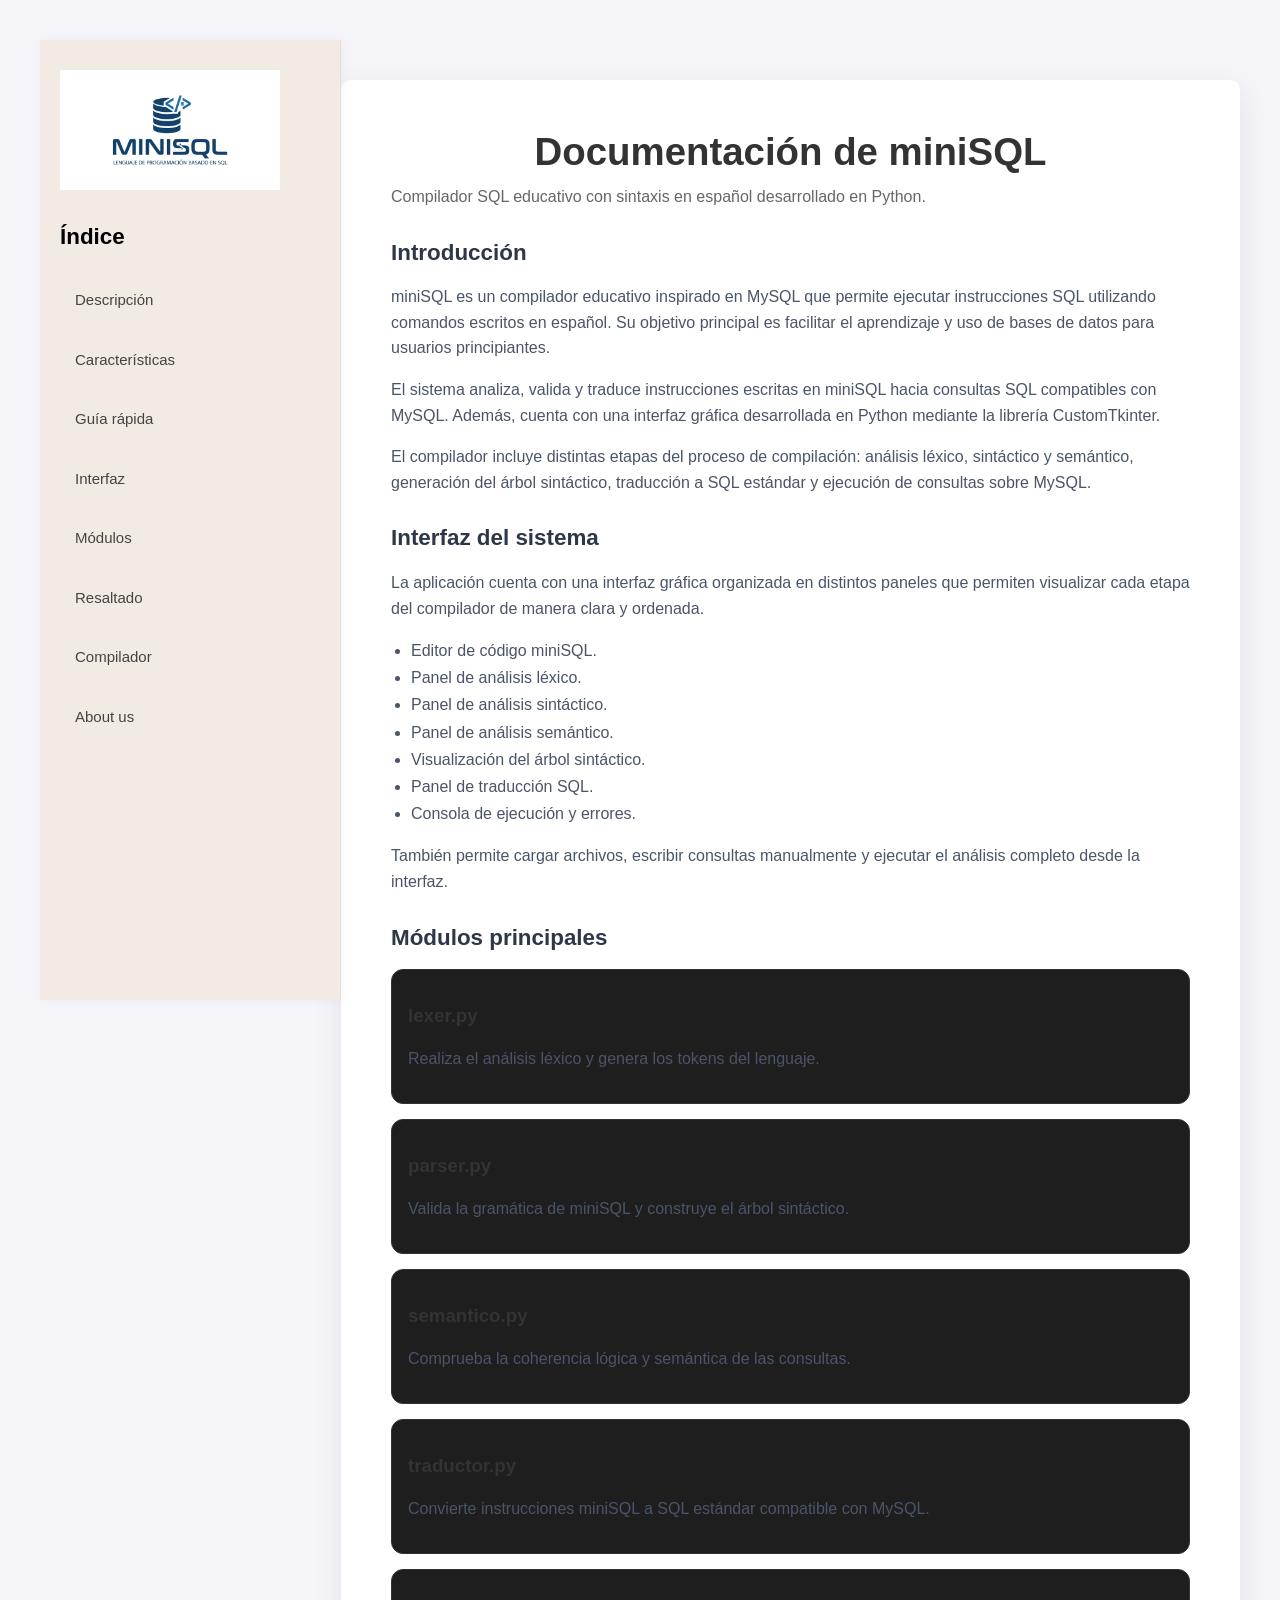
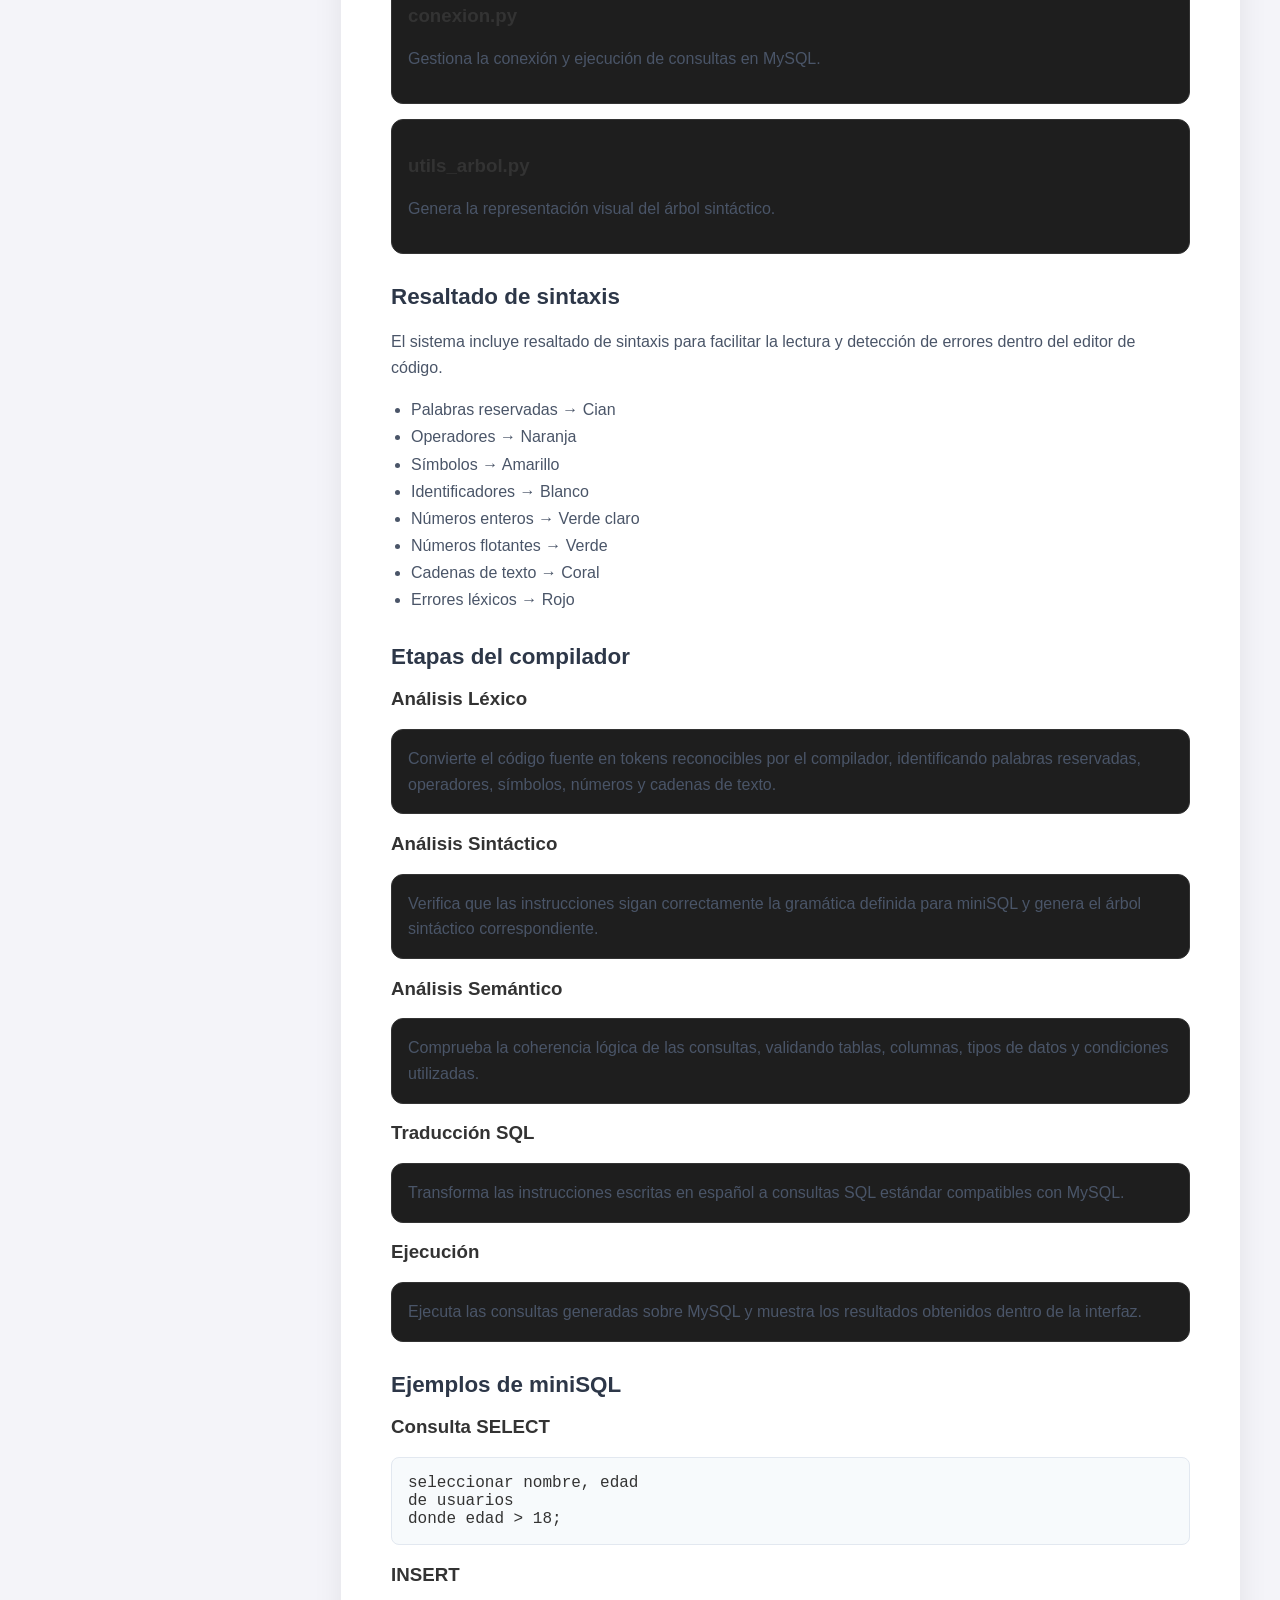
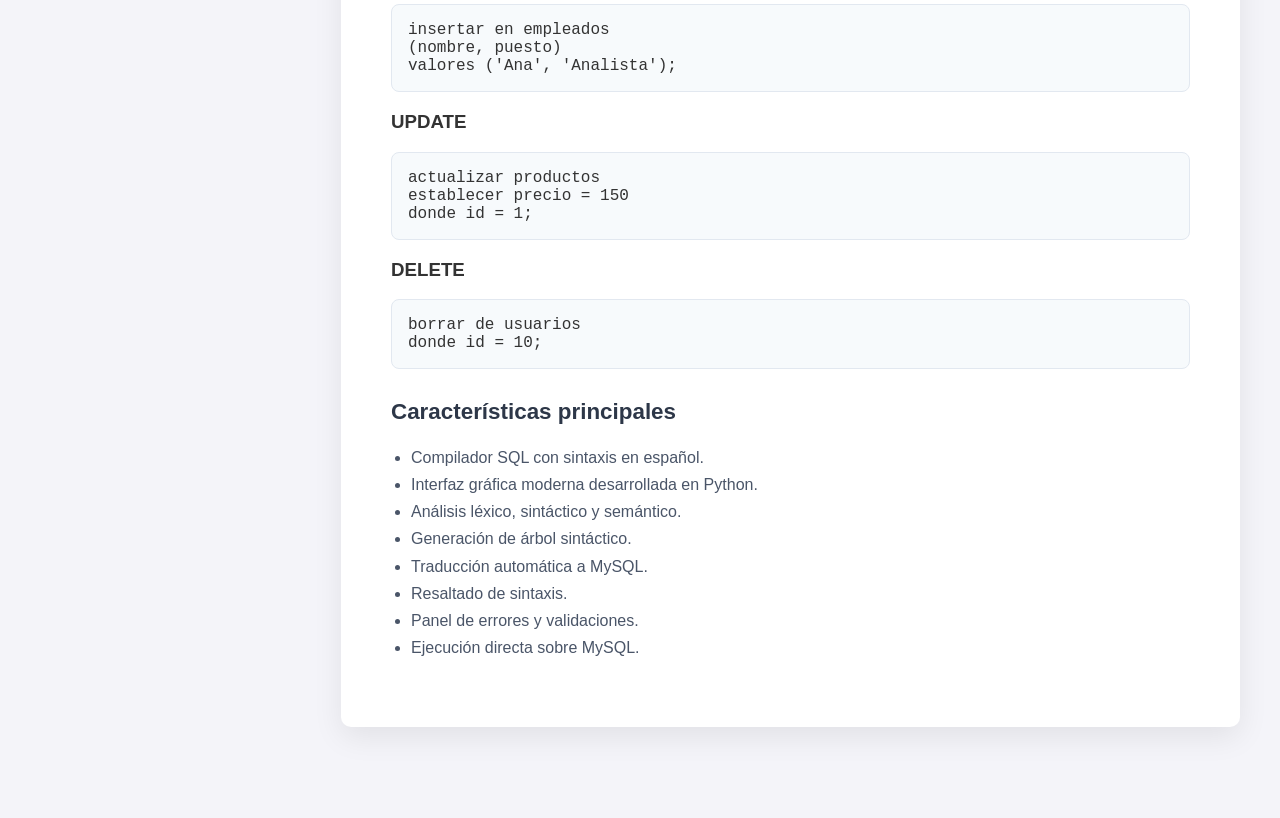
==== index.html @ 0f38fe29 "Add about us page and logo; create index and styles files" ====
<!DOCTYPE html>
<html lang="es">

<head>
    <meta charset="UTF-8">
    <meta name="viewport" content="width=device-width, initial-scale=1.0">
    <title>Documentación - miniSQL</title>
    <link rel="stylesheet" href="styles.css">
</head>

<body>
    <div class="layout">
        <aside class="sidebar">
            <nav>
                <div class="logo">
                    <img src="assets/logo.png" alt="Logo miniSQL">
                </div>
                <h2>Índice</h2>
                <ul>
                    <li><a href="#descripcion">Descripción</a></li>
                    <li><a href="#caracteristicas">Características</a></li>
                    <li><a href="#guia">Guía rápida</a></li>
                    <li><a href="#interfaz">Interfaz</a></li>
                    <li><a href="#modulos">Módulos</a></li>
                    <li><a href="#resaltado">Resaltado</a></li>
                    <li><a href="#analisis">Compilador</a></li>
                    <li><a href="aboutUs.html">About us</a></li>
                </ul>
            </nav>
        </aside>

        <main class="container">

            <div class="header">
                <h1>Documentación de miniSQL</h1>
                <p class="subtitle">
                    Compilador SQL educativo con sintaxis en español desarrollado en Python.
                </p>
            </div>

            <!-- INTRODUCCIÓN -->
            <section id="descripcion">
                <h2>Introducción</h2>

                <p>
                    miniSQL es un compilador educativo inspirado en MySQL que permite
                    ejecutar instrucciones SQL utilizando comandos escritos en español.
                    Su objetivo principal es facilitar el aprendizaje y uso de bases de datos
                    para usuarios principiantes.
                </p>

                <p>
                    El sistema analiza, valida y traduce instrucciones escritas en miniSQL
                    hacia consultas SQL compatibles con MySQL. Además, cuenta con una interfaz
                    gráfica desarrollada en Python mediante la librería CustomTkinter.
                </p>

                <p>
                    El compilador incluye distintas etapas del proceso de compilación:
                    análisis léxico, sintáctico y semántico, generación del árbol sintáctico,
                    traducción a SQL estándar y ejecución de consultas sobre MySQL.
                </p>
            </section>

            <!-- INTERFAZ -->
            <section id="interfaz">
                <h2>Interfaz del sistema</h2>

                <p>
                    La aplicación cuenta con una interfaz gráfica organizada en distintos paneles
                    que permiten visualizar cada etapa del compilador de manera clara y ordenada.
                </p>

                <ul>
                    <li>Editor de código miniSQL.</li>
                    <li>Panel de análisis léxico.</li>
                    <li>Panel de análisis sintáctico.</li>
                    <li>Panel de análisis semántico.</li>
                    <li>Visualización del árbol sintáctico.</li>
                    <li>Panel de traducción SQL.</li>
                    <li>Consola de ejecución y errores.</li>
                </ul>

                <p>
                    También permite cargar archivos, escribir consultas manualmente
                    y ejecutar el análisis completo desde la interfaz.
                </p>
            </section>

            <!-- MÓDULOS -->
            <section id="modulos">
                <h2>Módulos principales</h2>

                <div class="card">
                    <h3>lexer.py</h3>
                    <p>Realiza el análisis léxico y genera los tokens del lenguaje.</p>
                </div>

                <div class="card">
                    <h3>parser.py</h3>
                    <p>Valida la gramática de miniSQL y construye el árbol sintáctico.</p>
                </div>

                <div class="card">
                    <h3>semantico.py</h3>
                    <p>Comprueba la coherencia lógica y semántica de las consultas.</p>
                </div>

                <div class="card">
                    <h3>traductor.py</h3>
                    <p>Convierte instrucciones miniSQL a SQL estándar compatible con MySQL.</p>
                </div>

                <div class="card">
                    <h3>conexion.py</h3>
                    <p>Gestiona la conexión y ejecución de consultas en MySQL.</p>
                </div>

                <div class="card">
                    <h3>utils_arbol.py</h3>
                    <p>Genera la representación visual del árbol sintáctico.</p>
                </div>
            </section>

            <!-- RESALTADO -->
            <section id="resaltado">
                <h2>Resaltado de sintaxis</h2>

                <p>
                    El sistema incluye resaltado de sintaxis para facilitar la lectura
                    y detección de errores dentro del editor de código.
                </p>

                <ul>
                    <li>Palabras reservadas → Cian</li>
                    <li>Operadores → Naranja</li>
                    <li>Símbolos → Amarillo</li>
                    <li>Identificadores → Blanco</li>
                    <li>Números enteros → Verde claro</li>
                    <li>Números flotantes → Verde</li>
                    <li>Cadenas de texto → Coral</li>
                    <li>Errores léxicos → Rojo</li>
                </ul>
            </section>

            <section id="analisis">
                <h2>Etapas del compilador</h2>

                <h3>Análisis Léxico</h3>
                <p class="card">
                    Convierte el código fuente en tokens reconocibles por el compilador,
                    identificando palabras reservadas, operadores, símbolos, números
                    y cadenas de texto.
                </p>

                <h3>Análisis Sintáctico</h3>
                <p class="card">
                    Verifica que las instrucciones sigan correctamente la gramática
                    definida para miniSQL y genera el árbol sintáctico correspondiente.
                </p>

                <h3>Análisis Semántico</h3>
                <p class="card">
                    Comprueba la coherencia lógica de las consultas, validando tablas,
                    columnas, tipos de datos y condiciones utilizadas.
                </p>

                <h3>Traducción SQL</h3>
                <p class="card">
                    Transforma las instrucciones escritas en español a consultas SQL
                    estándar compatibles con MySQL.
                </p>

                <h3>Ejecución</h3>
                <p class="card">
                    Ejecuta las consultas generadas sobre MySQL y muestra los resultados
                    obtenidos dentro de la interfaz.
                </p>
            </section>

            <section id="guia">
                <h2>Ejemplos de miniSQL</h2>

                <h3>Consulta SELECT</h3>
                <pre><code>seleccionar nombre, edad
de usuarios
donde edad > 18;</code></pre>

                <h3>INSERT</h3>
                <pre><code>insertar en empleados
(nombre, puesto)
valores ('Ana', 'Analista');</code></pre>

                <h3>UPDATE</h3>
                <pre><code>actualizar productos
establecer precio = 150
donde id = 1;</code></pre>

                <h3>DELETE</h3>
                <pre><code>borrar de usuarios
donde id = 10;</code></pre>
            </section>

            <!-- CARACTERISTICAS -->
            <section id="caracteristicas">
                <h2>Características principales</h2>

                <ul>
                    <li>Compilador SQL con sintaxis en español.</li>
                    <li>Interfaz gráfica moderna desarrollada en Python.</li>
                    <li>Análisis léxico, sintáctico y semántico.</li>
                    <li>Generación de árbol sintáctico.</li>
                    <li>Traducción automática a MySQL.</li>
                    <li>Resaltado de sintaxis.</li>
                    <li>Panel de errores y validaciones.</li>
                    <li>Ejecución directa sobre MySQL.</li>
                </ul>
            </section>
        </main>
---- styles.css ----
body {
            font-family: Arial, sans-serif;
            margin: 0;
            padding: 0;
            background: #f5f7fb;
            color: #333;
        }

        .container {
            max-width: 900px;
            margin: 40px auto;
            padding: 30px;
            background: #ffffff;
            border-radius: 10px;
            box-shadow: 0 10px 30px rgba(0, 0, 0, 0.08);
        }

        .header {
            margin-bottom: 30px;
        }

        .header h1 {
            margin: 0 0 10px;
            font-size: 2.4rem;
        }

        .subtitle {
            margin: 0;
            color: #666;
            font-size: 1rem;
        }

        h2 {
            margin-top: 30px;
            color: #2d3748;
            font-size: 1.4rem;
        }

        p,
        li {
            line-height: 1.7;
            color: #4a5568;
        }

        pre {
            background: #f7fafc;
            padding: 16px;
            border-radius: 8px;
            overflow-x: auto;
            border: 1px solid #e2e8f0;
        }

        code {
            font-family: Consolas, Monaco, monospace;
        }

        ul {
            padding-left: 20px;
        }

        .note {
            background: #e8f8ff;
            padding: 14px;
            border-left: 4px solid #3182ce;
            margin: 20px 0;
            border-radius: 6px;
        }


        body {
            font-family: Arial, sans-serif;
            margin: 40px;
            background-color: #f4f4f9;
            color: #333;
        }

        .team-container {
            max-width: 800px;
            margin: 0 auto;
            padding: 20px;
            background: #fff;
            border-radius: 10px;
            box-shadow: 0 2px 8px rgba(0, 0, 0, 0.1);
        }

        h1 {
            text-align: center;
            margin-bottom: 10px;
        }

        p {
            line-height: 1.6;
        }

        .member {
            margin-bottom: 20px;
            padding: 15px;
            border: 1px solid #ddd;
            border-radius: 8px;
            background: #fafafa;
        }

        .member h3 {
            margin-top: 0;
        }

        .card {
            background: #1e1e1e;
            padding: 16px;
            border-radius: 12px;
            margin-bottom: 15px;
            border: 1px solid #333;
        }

        .layout {
            display: flex;
            min-height: 100vh;
        }

        .sidebar {
            width: 260px;
            height: 100vh;
            position: sticky;
            top: 0;

            background: #F2EBE3;
            border-right: 1px solid #e6dede;

            padding: 30px 20px;

            overflow-y: auto;

            box-shadow: 2px 0 10px rgba(0, 0, 0, 0.04);
        }


        .sidebar h2 {
            font-size: 1.4rem;
            margin-bottom: 25px;
            color: #000000;
            font-weight: 700;
        }


        .sidebar ul {
            list-style: none;
            padding: 0;
            margin: 0;
        }


        .sidebar li {
            margin-bottom: 10px;
        }


        .sidebar a {
            display: block;

            text-decoration: none;

            color: #444;
            font-size: 15px;
            font-weight: 500;

            padding: 12px 15px;

            border-radius: 10px;

            transition: all 0.25s ease;
        }

        .sidebar a:hover {
            background: #ffffff;
            color: #000000;

            transform: translateX(4px);
        }

        .sidebar a.active {
            background: #d14d72;
            color: white;
        }

        .container {
            flex: 1;
            padding: 50px;
            background: #ffffff;
        }

        .logo img {
            width: 220px;
            height: auto;
            position: center;
        }
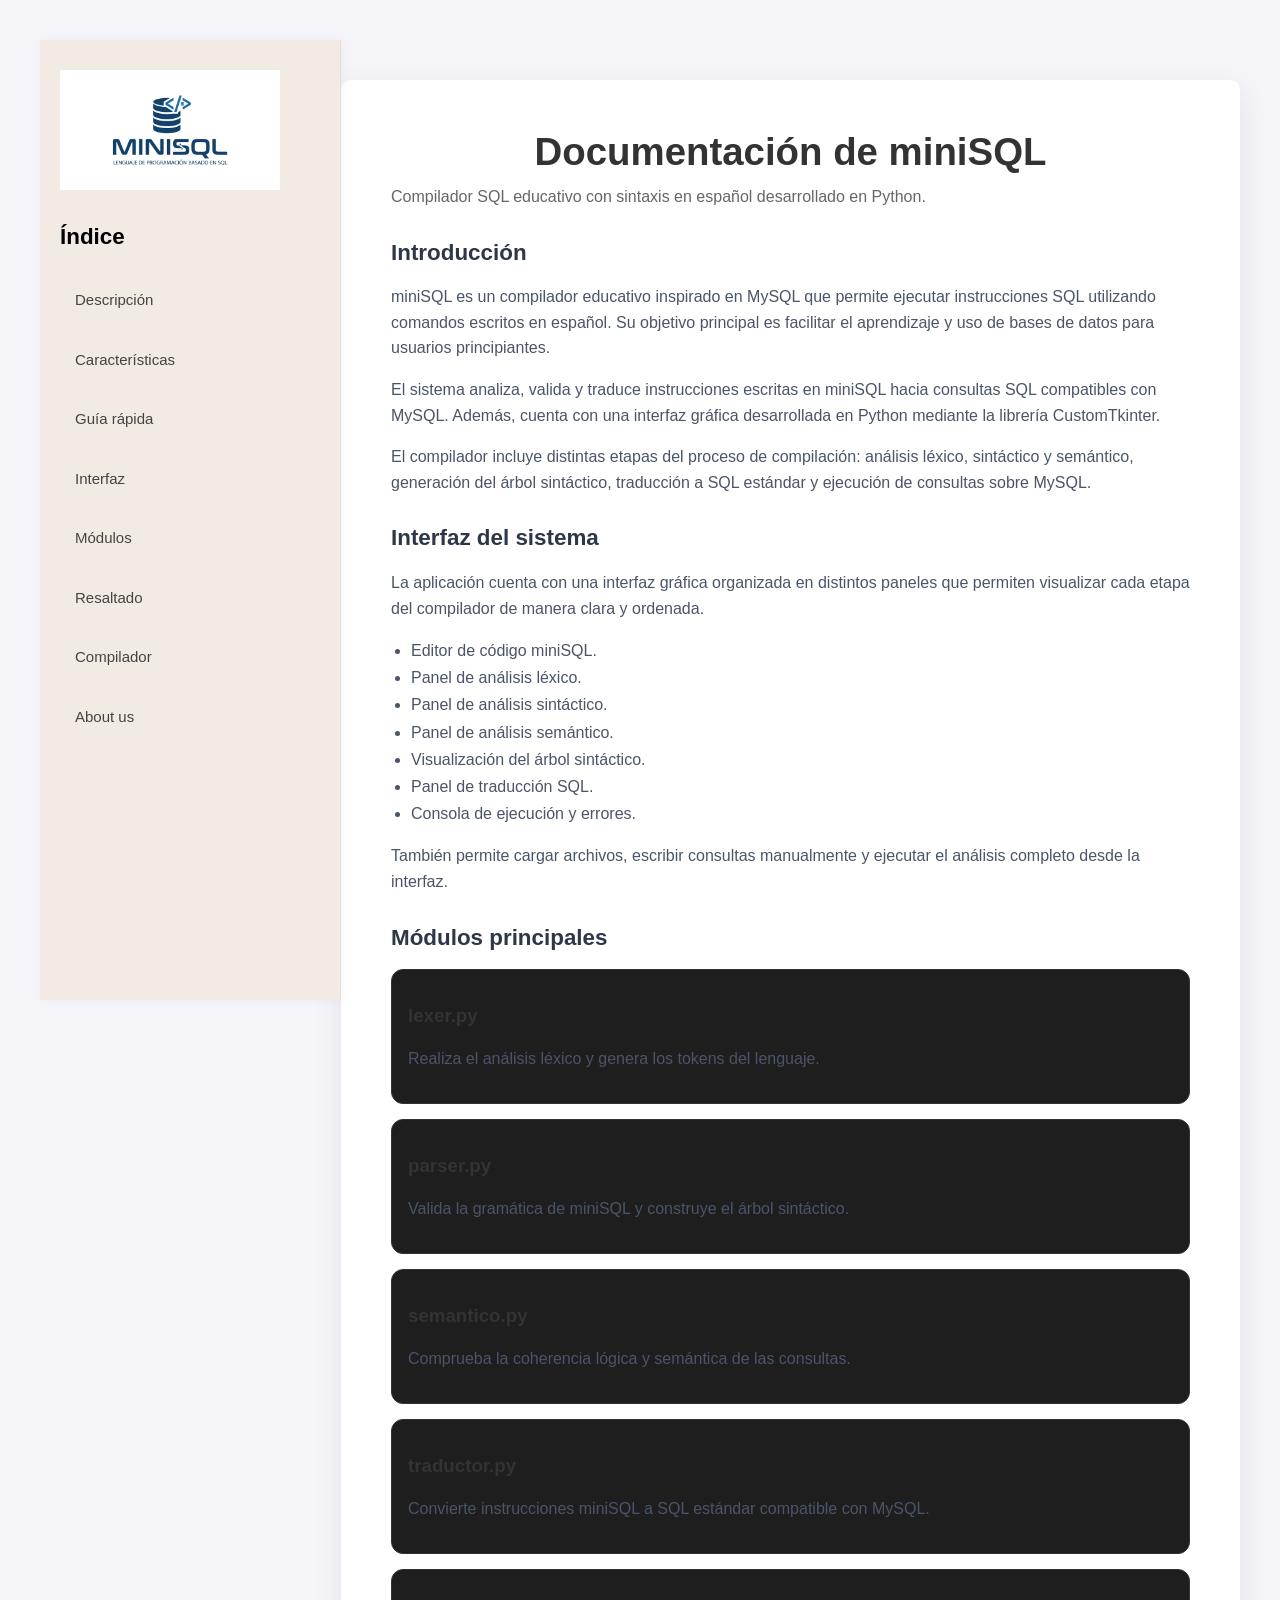
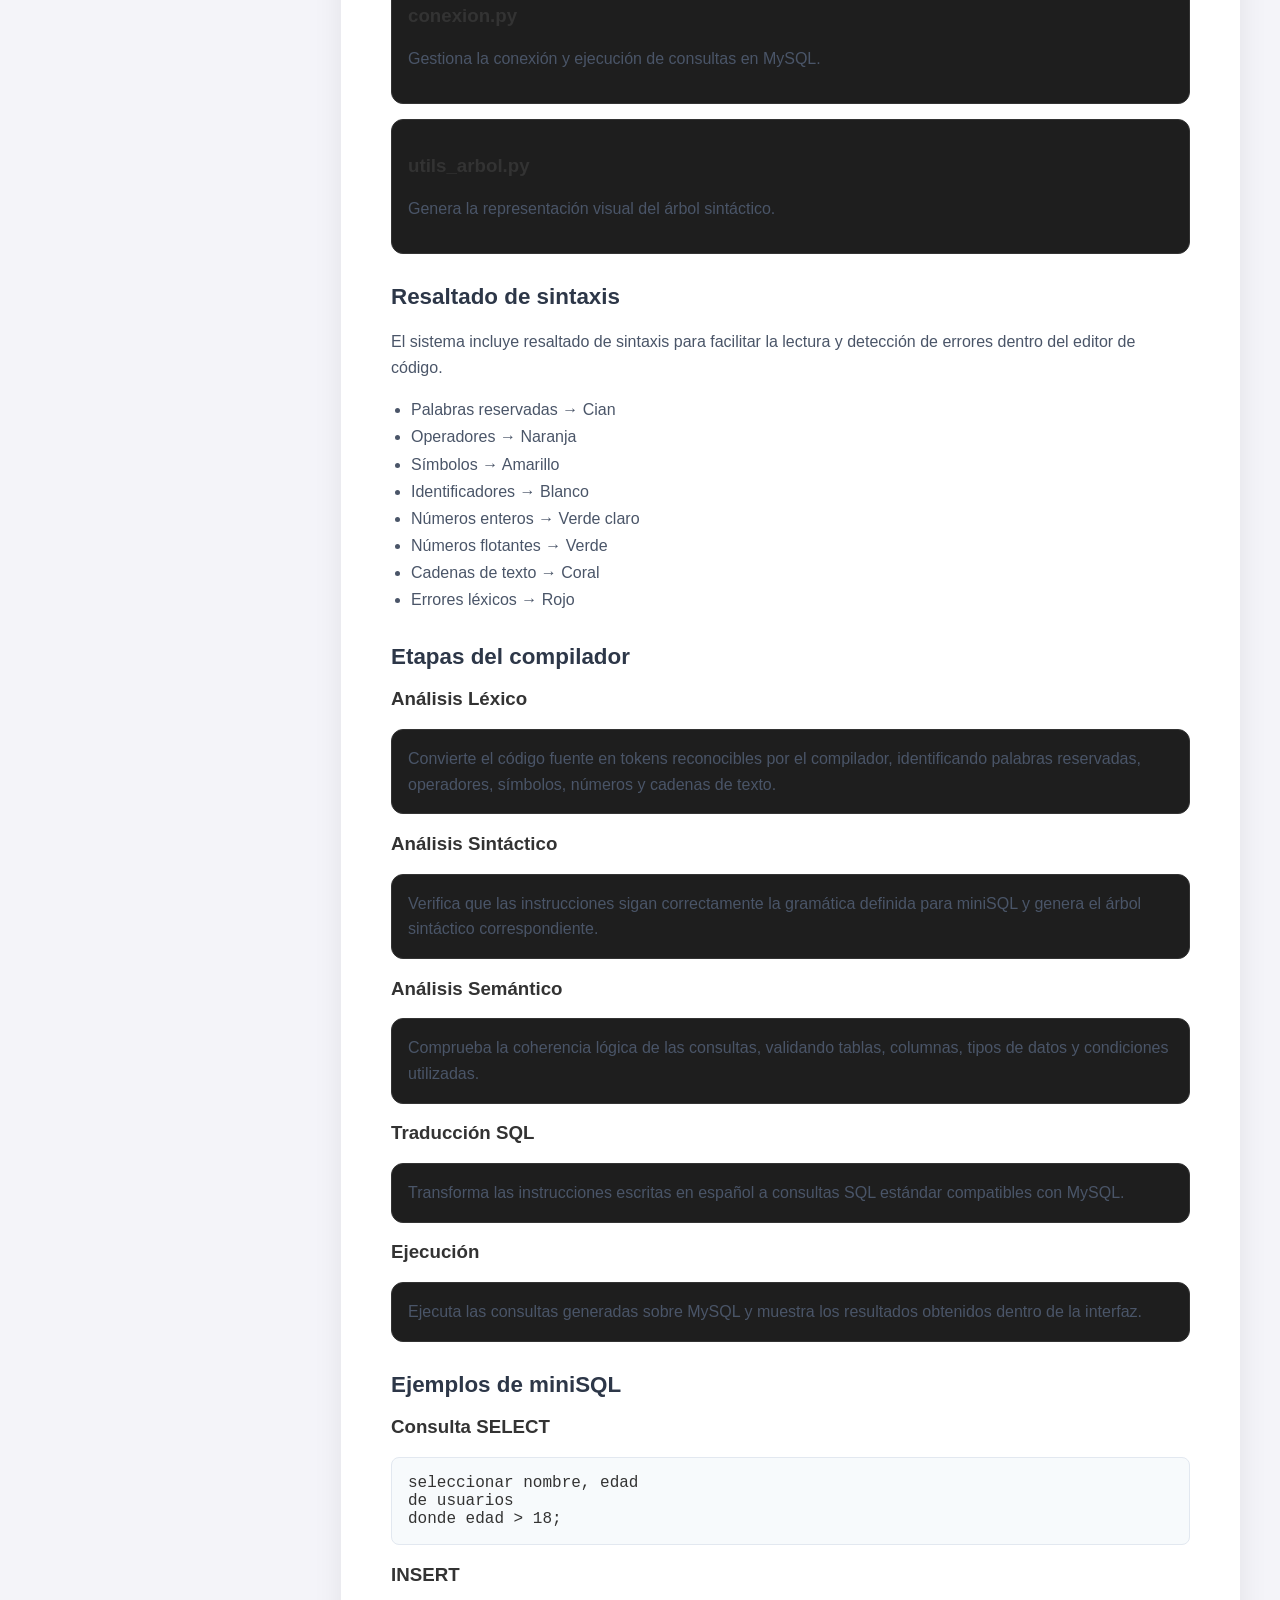
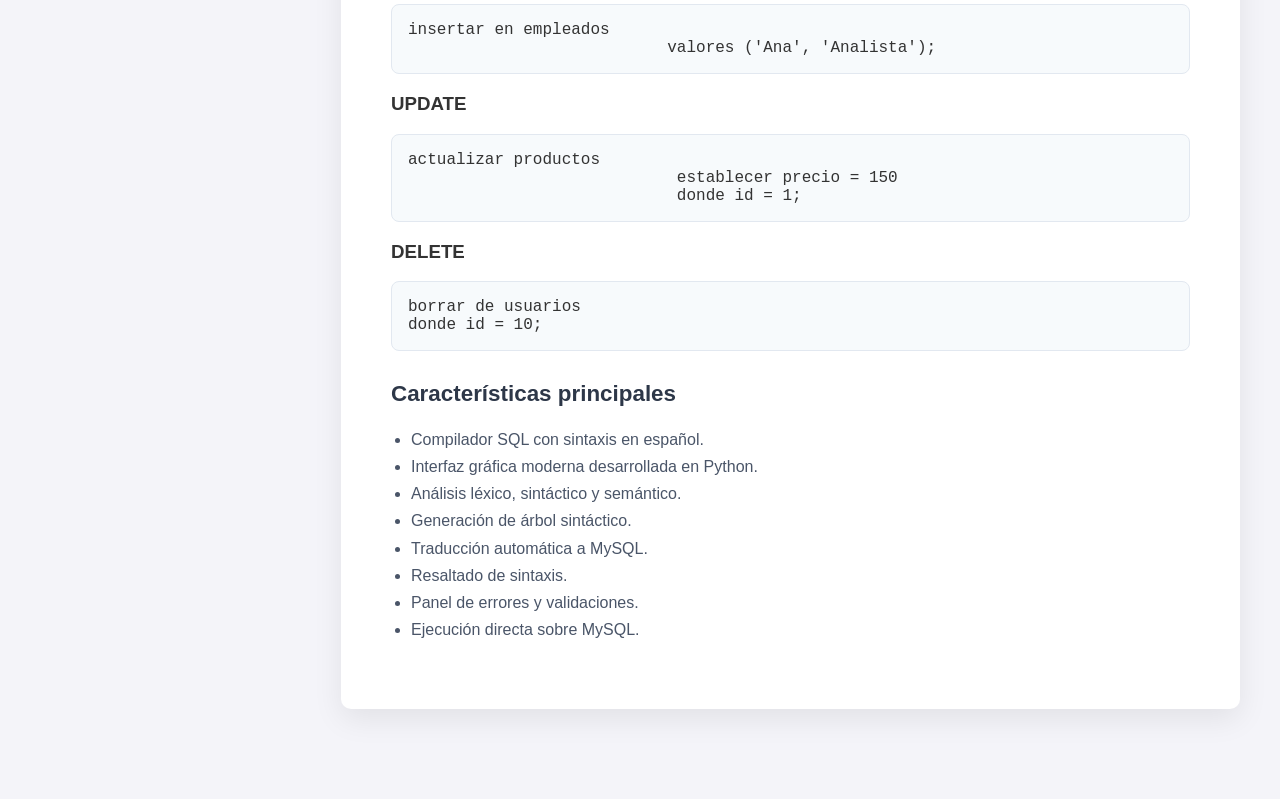
==== commit 59d3df35: "fix: ajuste de el codigo de ejemplo" ====
--- a/index.html
+++ b/index.html
@@ -188,13 +188,12 @@
 
                 <h3>INSERT</h3>
                 <pre><code>insertar en empleados
-(nombre, puesto)
-valores ('Ana', 'Analista');</code></pre>
+                           valores ('Ana', 'Analista');</code></pre>
 
                 <h3>UPDATE</h3>
                 <pre><code>actualizar productos
-establecer precio = 150
-donde id = 1;</code></pre>
+                            establecer precio = 150
+                            donde id = 1;</code></pre>
 
                 <h3>DELETE</h3>
                 <pre><code>borrar de usuarios
--- a/styles.css
+++ b/styles.css
@@ -192,4 +192,12 @@
             width: 220px;
             height: auto;
             position: center;
+        }
+
+        .member img {
+            width: 100px;
+            height: 100px;
+            border-radius: 20%;
+            object-fit: cover;
+            margin-bottom: 15px;
         }
